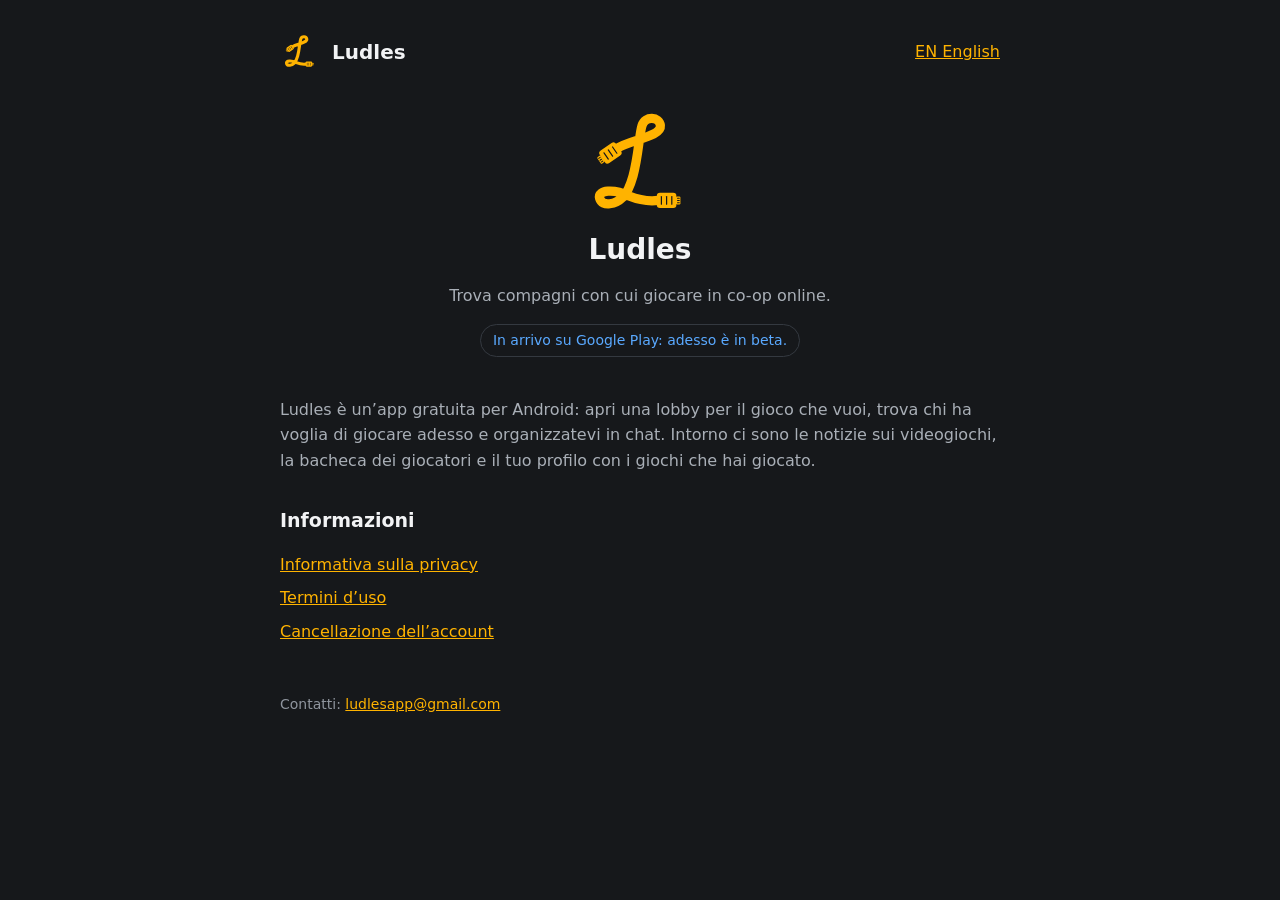
==== index.html @ 3144d511 "Prima versione del sito Presentazione, privacy, termini e cancellazione dell'account, in italiano e " ====
<!doctype html>
<html lang="it">
<head>
<meta charset="utf-8">
<meta name="viewport" content="width=device-width, initial-scale=1">
<title>Ludles — Trova compagni con cui giocare in co-op online.</title>
<link rel="icon" href="logo.svg">
<link rel="stylesheet" href="style.css">
</head>
<body>
<main>
<header>
<a class="brand" href="index.html"><img src="logo.svg" alt="">Ludles</a>
<a href="en/index.html" hreflang="en">EN English</a>
</header>
<section class="hero">
<img src="logo.svg" alt="Ludles">
<h1>Ludles</h1>
<p>Trova compagni con cui giocare in co-op online.</p>
<span class="badge">In arrivo su Google Play: adesso è in beta.</span>
</section>
<p>Ludles è un’app gratuita per Android: apri una lobby per il gioco che vuoi, trova chi ha voglia di giocare adesso e organizzatevi in chat. Intorno ci sono le notizie sui videogiochi, la bacheca dei giocatori e il tuo profilo con i giochi che hai giocato.</p>
<h2>Informazioni</h2>
<ul class="links">
<li><a href="privacy.html">Informativa sulla privacy</a></li>
<li><a href="termini.html">Termini d’uso</a></li>
<li><a href="cancellazione-account.html">Cancellazione dell’account</a></li>
</ul>
<footer>Contatti: <a href="mailto:ludlesapp@gmail.com">ludlesapp@gmail.com</a></footer>
</main>
</body>
</html>
---- style.css ----
:root { color-scheme: dark; }
body { margin: 0; background: #16181B; color: #F2F3F5; font: 16px/1.6 system-ui, -apple-system, "Segoe UI", Roboto, sans-serif; }
main { max-width: 720px; margin: 0 auto; padding: 32px 20px 64px; }
a { color: #FFB300; }
header { display: flex; align-items: center; justify-content: space-between; gap: 16px; margin-bottom: 32px; }
header a.brand { display: flex; align-items: center; gap: 12px; color: #F2F3F5; text-decoration: none; font-weight: 800; font-size: 20px; }
header img { width: 40px; height: 40px; }
h1 { font-size: 28px; line-height: 1.25; margin: 0 0 8px; }
h2 { font-size: 19px; margin: 32px 0 8px; }
p, li { color: #A9AFB7; }
.hero { text-align: center; margin: 24px 0 40px; }
.hero img { width: 120px; height: 120px; }
.badge { display: inline-block; padding: 4px 12px; border: 1px solid #343940; border-radius: 999px; color: #5AA9FF; font-size: 14px; }
.links { list-style: none; padding: 0; }
.links li { margin: 8px 0; }
.updated { color: #8F959E; font-size: 14px; }
footer { margin-top: 48px; color: #8F959E; font-size: 14px; }
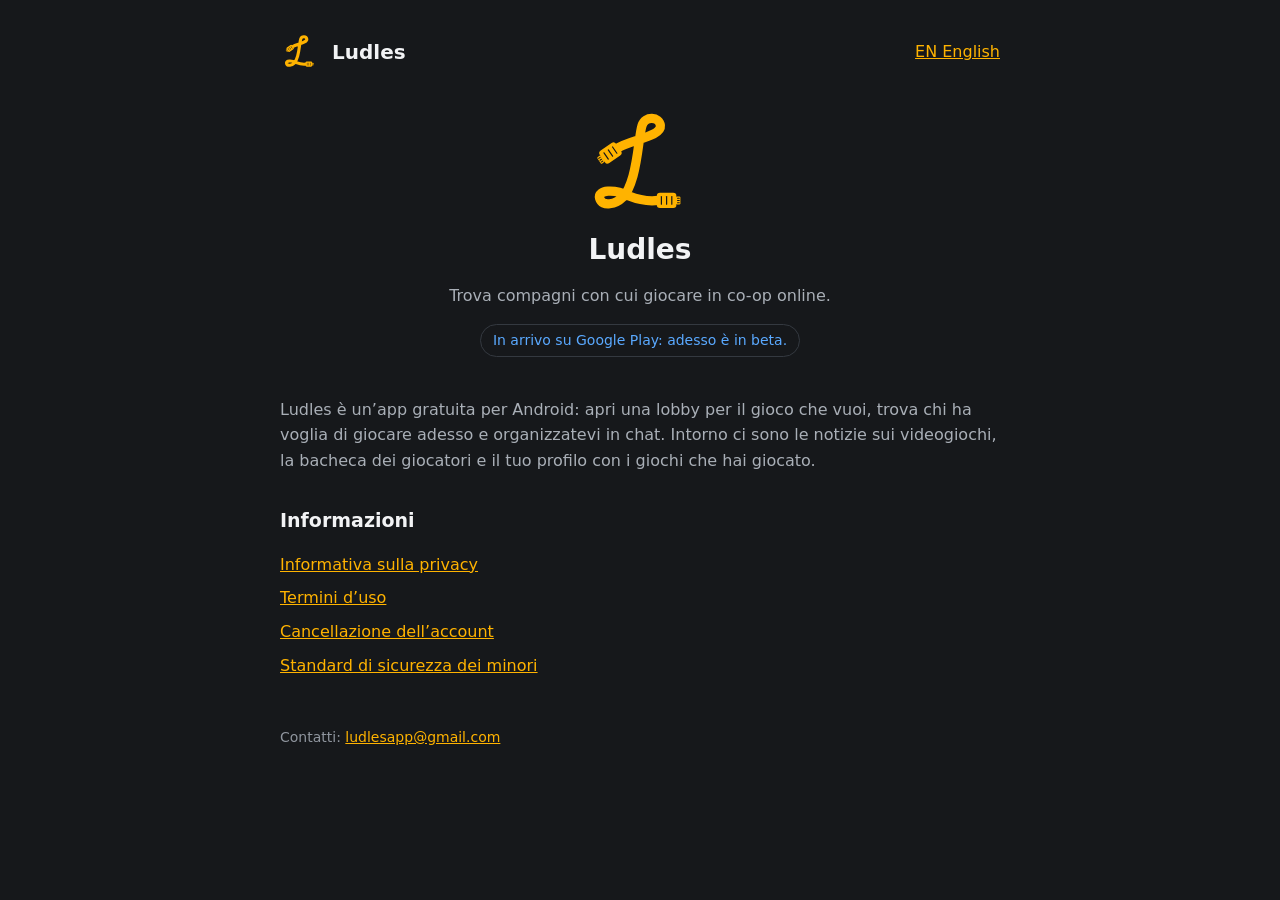
==== commit c27818b9: "Standard di sicurezza dei minori in italiano e in inglese" ====
--- a/index.html
+++ b/index.html
@@ -25,6 +25,7 @@
 <li><a href="privacy.html">Informativa sulla privacy</a></li>
 <li><a href="termini.html">Termini d’uso</a></li>
 <li><a href="cancellazione-account.html">Cancellazione dell’account</a></li>
+<li><a href="sicurezza-minori.html">Standard di sicurezza dei minori</a></li>
 </ul>
 <footer>Contatti: <a href="mailto:ludlesapp@gmail.com">ludlesapp@gmail.com</a></footer>
 </main>
--- a/style.css
+++ b/style.css
@@ -14,4 +14,6 @@
 .links { list-style: none; padding: 0; }
 .links li { margin: 8px 0; }
 .updated { color: #8F959E; font-size: 14px; }
+.button { display: inline-block; padding: 12px 24px; border-radius: 12px; background: #FFB300; color: #16181B; font-weight: 800; text-decoration: none; }
+.hidden { display: none; }
 footer { margin-top: 48px; color: #8F959E; font-size: 14px; }
